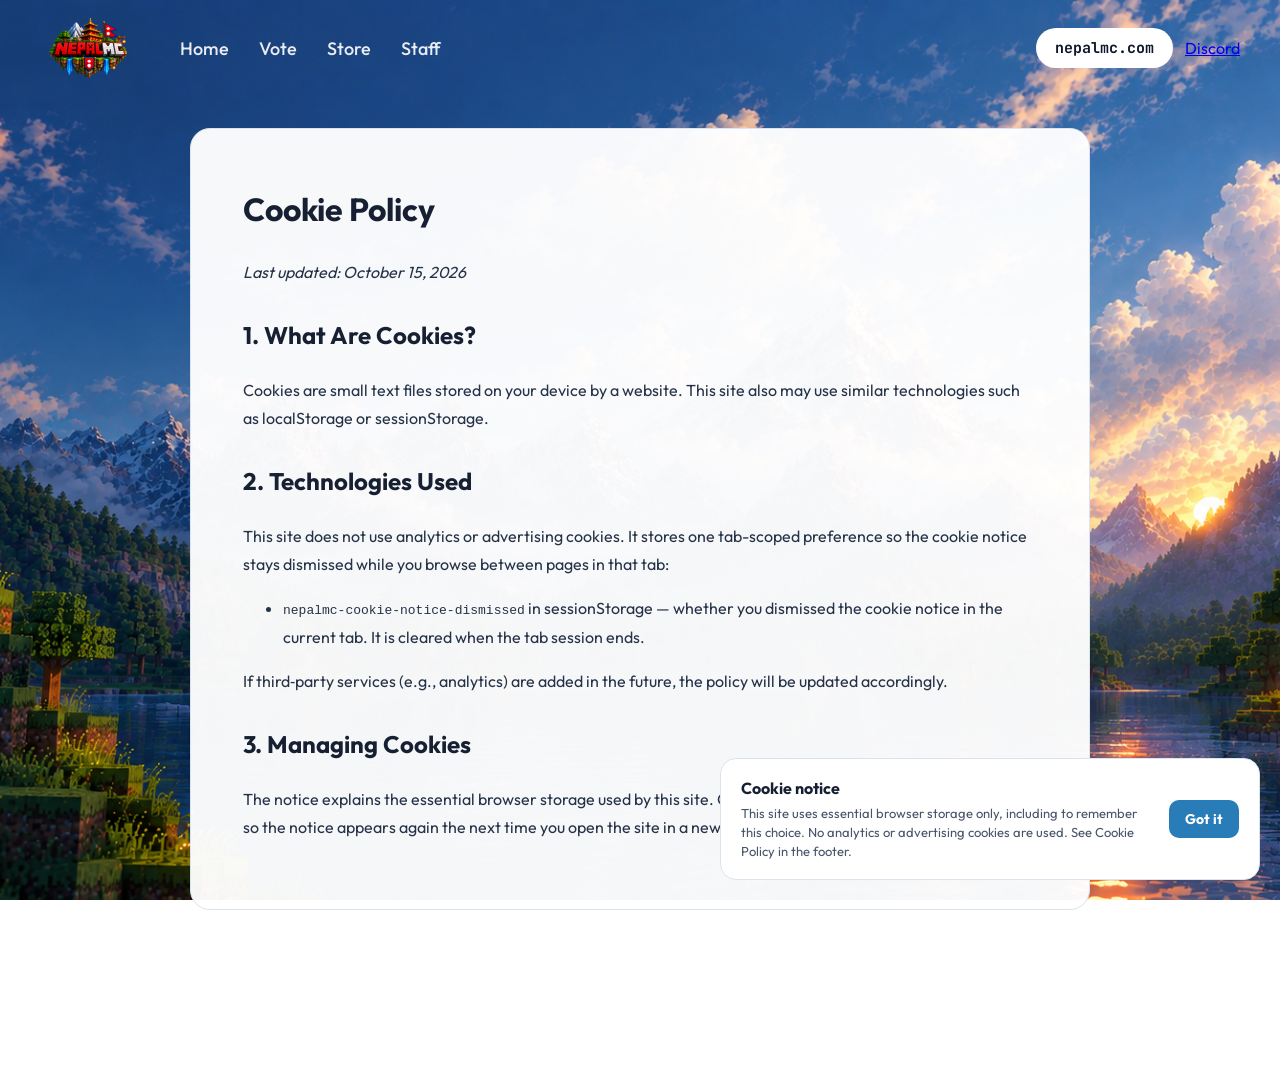
==== cookies.html @ 41d7d18c "website v3" ====
<!DOCTYPE html>
<html lang="en">
<head>
    <meta charset="UTF-8">
    <meta name="viewport" content="width=device-width, initial-scale=1.0">
    <title>Cookie Policy – NepalMC</title>
    <link rel="stylesheet" href="style.css">
</head>
<body>
    <header>
        <nav class="navbar">
            <a href="index.html" class="nav-logo-link"><img src="assets/logo.png" class="nav-logo" alt="NepalMC"></a>
            <ul id="nav-left">
                <li><a href="index.html">Home</a></li>
                <li><a href="vote.html">Vote</a></li>
                <li><a href="store.html">Store</a></li>
                <li><a href="staff.html">Staff</a></li>
            </ul>
            <ul id="nav-right">
                <li><button id="ip" class="nav-ip" type="button" aria-label="Copy server IP"><span class="nav-ip-text">nepalmc.com</span></button></li>
                <li><a href="https://discord.gg/BeVw4jVtEf" target="_blank" rel="noopener">Discord</a></li>
            </ul>
        </nav>
    </header>
    <main class="content">
        <h1>Cookie Policy</h1>
        <p><em>Last updated: October 15, 2026</em></p>
        <section>
            <h2>1. What Are Cookies?</h2>
            <p>Cookies are small text files stored on your device by a website. This site also may use similar technologies such as localStorage or sessionStorage.</p>
        </section>
        <section>
            <h2>2. Technologies Used</h2>
            <p>This site does not use analytics or advertising cookies. It stores one tab-scoped preference so the cookie notice stays dismissed while you browse between pages in that tab:</p>
            <ul>
                <li><code>nepalmc-cookie-notice-dismissed</code> in sessionStorage — whether you dismissed the cookie notice in the current tab. It is cleared when the tab session ends.</li>
            </ul>
            <p>If third‑party services (e.g., analytics) are added in the future, the policy will be updated accordingly.</p>
        </section>
        <section>
            <h2>3. Managing Cookies</h2>
            <p>The notice explains the essential browser storage used by this site. Closing the tab ends that session preference, so the notice appears again the next time you open the site in a new tab.</p>
        </section>
    </main>
    <footer>
        <p>Made by BISBRO [discord: jucier_pm] &amp; finely tuned by AI</p>
        <nav class="footer-links" aria-label="Policies"><a href="terms.html">Terms</a><a href="privacy.html">Privacy</a><a href="cookies.html">Cookie Policy</a><a href="refund-policy.html">No Refund Policy</a></nav>
    </footer>
    <script src="script.js"></script>
</body>
</html>
---- style.css ----
@import url('https://fonts.googleapis.com/css2?family=Outfit:wght@400;500;600;700;800&family=JetBrains+Mono:wght@600;700&display=swap');

:root {
    --font-sans: 'Outfit', -apple-system, BlinkMacSystemFont, 'Segoe UI', Roboto, sans-serif;
    --font-mono: 'JetBrains Mono', monospace;
    --color-discord: #5865f2;
    --color-discord-hover: #4752c4;
    --color-store: #45a3df;
    --color-store-hover: #3795d1;
    --color-emerald: #10b981;
}

* {
    box-sizing: border-box;
}

body {
    background-image: url("assets/background.png");
    background-size: cover;
    background-repeat: no-repeat;
    background-attachment: fixed;
    background-position: center top;
    margin: 0;
    padding: 16px 20px;
    font-family: var(--font-sans);
    -webkit-font-smoothing: antialiased;
    -moz-osx-font-smoothing: grayscale;
    min-height: 100vh;
    display: flex;
    flex-direction: column;
}

.main-content {
    flex: 1;
    display: flex;
    flex-direction: column;
    align-items: center;
    justify-content: center;
    width: 100%;
    max-width: 1200px;
    margin: 0 auto;
}

/* ================= NAVBAR ================= */

header {
    width: 100%;
}

.navbar {
    display: flex;
    align-items: center;
    width: 100%;
    max-width: 1200px;
    margin: 0 auto;
    gap: 16px;
}

.nav-logo-link {
    display: flex;
    align-items: center;
    text-decoration: none;
    flex-shrink: 0;
}

.nav-logo {
    height: 64px;
    width: auto;
    display: block;
    filter: drop-shadow(0 4px 10px rgba(0, 0, 0, 0.35));
    transition: transform 0.25s ease;
}

.nav-logo-link:hover .nav-logo {
    transform: scale(1.05);
}

#nav-left {
    display: flex;
    align-items: center;
    gap: 22px;
    list-style: none;
    margin: 0 0 0 24px;
    padding: 0;
}

#nav-left a {
    color: rgba(255, 255, 255, 0.9);
    font-size: 18px;
    font-weight: 500;
    text-decoration: none;
    padding: 8px 4px;
    position: relative;
    transition: color 0.2s ease, opacity 0.2s ease;
}

#nav-left a:hover {
    color: #ffffff;
    opacity: 1;
}

#nav-left a.active {
    color: #ffffff;
    font-weight: 700;
}

#nav-left a.active::after {
    content: '';
    position: absolute;
    bottom: 0;
    left: 0;
    right: 0;
    height: 3px;
    background: #ffffff;
    border-radius: 99px;
    box-shadow: 0 0 8px rgba(255, 255, 255, 0.6);
}

#nav-right {
    display: flex;
    align-items: center;
    gap: 12px;
    list-style: none;
    margin: 0 0 0 auto;
    padding: 0;
    flex-shrink: 0;
}

/* Nav IP Button */
#ip,
.nav-ip {
    display: inline-flex;
    align-items: center;
    justify-content: center;
    gap: 8px;
    background-color: #ffffff;
    color: #0f172a;
    font-family: var(--font-mono);
    font-size: 15px;
    font-weight: 700;
    text-decoration: none;
    border: 1px solid rgba(255, 255, 255, 0.8);
    border-radius: 9999px;
    padding: 9px 18px;
    cursor: pointer;
    box-shadow: 0 4px 14px rgba(0, 0, 0, 0.15);
    transition: transform 0.2s ease, box-shadow 0.2s ease, background-color 0.2s ease;
}

#ip:hover,
.nav-ip:hover {
    transform: translateY(-2px);
    box-shadow: 0 8px 20px rgba(0, 0, 0, 0.22);
    background-color: #f8fafc;
}

#ip:active,
.nav-ip:active {
    transform: translateY(0);
}

.nav-ip-dot {
    width: 8px;
    height: 8px;
    background-color: var(--color-emerald);
    border-radius: 50%;
    box-shadow: 0 0 6px var(--color-emerald);
}

.copy-icon {
    width: 15px;
    height: 15px;
    flex-shrink: 0;
    opacity: 0.7;
    transition: opacity 0.2s ease, transform 0.2s ease;
}

#ip:hover .copy-icon,
.nav-ip:hover .copy-icon {
    opacity: 1;
    transform: scale(1.1);
}

/* Nav Discord Button */
#discord {
    display: inline-flex;
    align-items: center;
    justify-content: center;
    gap: 8px;
    height: 42px;
    padding: 0 20px;
    background-color: var(--color-discord);
    color: #ffffff;
    font-family: var(--font-sans);
    font-size: 15px;
    font-weight: 600;
    text-decoration: none;
    border: 1px solid rgba(255, 255, 255, 0.2);
    border-radius: 9999px;
    cursor: pointer;
    box-shadow: 0 4px 14px rgba(88, 101, 242, 0.35);
    transition: transform 0.2s ease, background-color 0.2s ease, box-shadow 0.2s ease;
}

#discord:hover {
    transform: translateY(-2px);
    background-color: var(--color-discord-hover);
    box-shadow: 0 8px 20px rgba(88, 101, 242, 0.5);
}

#discord:active {
    transform: translateY(0);
}

.discord-icon {
    width: 18px;
    height: 18px;
    flex-shrink: 0;
}

/* ================= MAIN LOGO ================= */

#main-logo {
    display: flex;
    align-items: center;
    justify-content: center;
    width: 100%;
    margin-top: 36px;
}

#main-logo img {
    display: block;
    max-width: min(85vw, 440px);
    height: auto;
    filter: drop-shadow(0 15px 25px rgba(0, 0, 0, 0.55));
    animation: floating 3.2s ease-in-out infinite;
}

@keyframes floating {
    0%, 100% {
        transform: translateY(0);
    }
    50% {
        transform: translateY(-12px);
    }
}

/* ================= MAIN IP BUTTON ================= */

#main-ip {
    display: flex;
    align-items: center;
    justify-content: center;
    width: 100%;
    margin-top: 32px;
}

#main-ip-button {
    display: flex;
    align-items: center;
    justify-content: space-between;
    width: 100%;
    max-width: 360px;
    min-height: 72px;
    padding: 12px 14px 12px 20px;
    background: #ffffff;
    border: 1px solid rgba(255, 255, 255, 0.9);
    border-radius: 18px;
    cursor: pointer;
    text-align: left;
    box-shadow: 0 10px 30px rgba(0, 0, 0, 0.25);
    transition: transform 0.2s ease, box-shadow 0.2s ease, border-color 0.2s ease;
}

#main-ip-button:hover {
    transform: translateY(-2px);
    box-shadow: 0 14px 36px rgba(0, 0, 0, 0.35);
}

#main-ip-button:active {
    transform: translateY(1px);
}

.ip-info {
    display: flex;
    flex-direction: column;
    justify-content: center;
    gap: 4px;
}

#ip-label {
    display: block;
    color: #64748b;
    font-family: var(--font-mono);
    font-size: 11px;
    font-weight: 700;
    letter-spacing: 0.1em;
}

#main-ip-address {
    display: block;
    color: #0f172a;
    font-family: var(--font-mono);
    font-size: 20px;
    font-weight: 700;
    letter-spacing: -0.02em;
}

#copy {
    display: flex;
    align-items: center;
    justify-content: center;
    gap: 6px;
    margin-left: auto;
    padding: 10px 14px;
    background-color: #f1f5f9;
    color: #1e293b;
    font-family: var(--font-sans);
    font-size: 14px;
    font-weight: 700;
    border-radius: 12px;
    transition: background-color 0.2s ease, color 0.2s ease, transform 0.2s ease;
}

#main-ip-button:hover #copy {
    background-color: #e2e8f0;
}

#copy.copied {
    background-color: #dcfce7;
    color: #15803d;
}

#copy .copy-icon {
    width: 15px;
    height: 15px;
}

/* ================= STORE & DISCORD BUTTONS ================= */

.main-buttons {
    display: flex;
    align-items: center;
    justify-content: center;
    gap: 14px;
    width: 100%;
    margin-top: 18px;
}

.main-button {
    display: flex;
    align-items: center;
    justify-content: center;
    width: 195px;
    height: 54px;
    border-radius: 9999px;
    color: #ffffff;
    font-family: var(--font-sans);
    font-size: 16px;
    font-weight: 700;
    text-decoration: none;
    box-shadow: 0 6px 18px rgba(0, 0, 0, 0.25);
    transition: transform 0.2s ease, filter 0.2s ease, box-shadow 0.2s ease;
    border: 1px solid rgba(255, 255, 255, 0.15);
}

.store-button {
    background-color: var(--color-store);
}

.store-button:hover {
    background-color: var(--color-store-hover);
    transform: translateY(-2px);
    box-shadow: 0 10px 24px rgba(69, 163, 223, 0.4);
    filter: brightness(1.05);
}

.discord-button {
    background-color: var(--color-discord);
}

.discord-button:hover {
    background-color: var(--color-discord-hover);
    transform: translateY(-2px);
    box-shadow: 0 10px 24px rgba(88, 101, 242, 0.45);
    filter: brightness(1.05);
}

.main-button:active {
    transform: translateY(1px);
    box-shadow: 0 3px 10px rgba(0, 0, 0, 0.2);
}

/* ================= FOOTER ================= */

footer {
    padding: 30px 10px 16px;
    text-align: center;
    margin-top: auto;
}

footer p {
    margin: 0;
    font-size: 15px;
    font-weight: 500;
    color: rgba(255, 255, 255, 0.85);
    text-shadow: 0 2px 4px rgba(0, 0, 0, 0.6);
}

/* ================= RESPONSIVE ================= */

@media (max-width: 900px) {
    .navbar {
        flex-wrap: wrap;
        row-gap: 12px;
    }

    #nav-left {
        margin-left: 14px;
        gap: 16px;
    }

    #nav-left a {
        font-size: 16px;
    }

    #nav-right {
        margin-left: auto;
    }
}

@media (max-width: 640px) {
    body {
        padding: 12px;
    }

    .navbar {
        justify-content: space-between;
    }

    .nav-logo {
        height: 52px;
    }

    #nav-left {
        order: 3;
        width: 100%;
        margin-left: 0;
        justify-content: center;
        gap: 14px;
        padding-top: 6px;
        border-top: 1px solid rgba(255, 255, 255, 0.12);
    }

    #nav-left a {
        font-size: 15px;
        padding: 4px 6px;
    }

    #nav-right {
        gap: 8px;
    }

    #ip,
    .nav-ip {
        padding: 8px 14px;
        font-size: 13px;
    }

    #discord {
        height: 38px;
        padding: 0 16px;
        font-size: 14px;
    }

    #main-logo {
        margin-top: 24px;
    }

    #main-logo img {
        max-width: min(90vw, 360px);
    }

    #main-ip {
        margin-top: 24px;
    }

    #main-ip-button {
        max-width: 320px;
        min-height: 66px;
    }

    #main-ip-address {
        font-size: 18px;
    }

    .main-buttons {
        flex-direction: column;
        gap: 12px;
        margin-top: 16px;
    }

    .main-button {
        width: 100%;
        max-width: 320px;
        height: 50px;
    }

    footer p {
        font-size: 13.5px;
    }
}

@media (max-width: 380px) {
    #nav-right {
        gap: 6px;
    }

    #ip,
    .nav-ip {
        padding: 6px 10px;
        font-size: 12px;
    }

    #discord {
        padding: 0 12px;
        font-size: 13px;
    }

    #main-ip-button {
        padding: 10px 12px;
    }
}

/* Cookie notice and glow-free finishing styles */
.cookie-notice {
    position: fixed;
    z-index: 1000;
    right: 20px;
    bottom: 20px;
    display: flex;
    align-items: center;
    gap: 20px;
    width: min(540px, calc(100vw - 32px));
    padding: 18px 20px;
    color: #172033;
    background: #fff;
    border: 1px solid #dbe3ec;
    border-radius: 16px;
    box-shadow: 0 8px 24px rgba(15, 23, 42, 0.16);
}
.cookie-notice-copy { display: grid; gap: 4px; line-height: 1.45; }
.cookie-notice-copy strong { color: #172033; font-size: 16px; }
.cookie-notice-copy span { color: #475569; font-size: 13px; }
.cookie-notice-copy a { color: #2563a6; font-weight: 700; }
.cookie-notice-dismiss {
    flex: 0 0 auto;
    padding: 10px 16px;
    color: #fff;
    background: #287db8;
    border: 0;
    border-radius: 10px;
    font: 700 14px var(--font-sans);
    cursor: pointer;
}
.cookie-notice-dismiss:hover { background: #206a9d; }
.content {
    width: min(900px, 100%);
    margin: 48px auto;
    padding: clamp(24px, 5vw, 52px);
    color: #253247;
    background: rgba(255, 255, 255, 0.96);
    border: 1px solid #dbe3ec;
    border-radius: 20px;
    line-height: 1.75;
}
.content h1, .content h2 { color: #172033; }
.content h1 { margin-top: 0; }
.content a { color: #2563a6; }
.content section { margin-top: 28px; }
.content li { margin: 6px 0; }
footer p { text-shadow: none; }
#nav-left a.active::after, .nav-ip-dot { box-shadow: none; }
#main-logo img, .nav-logo { filter: none; }

@media (max-width: 640px) {
    .cookie-notice { right: 12px; bottom: 12px; gap: 12px; padding: 14px; }
    .cookie-notice-dismiss { padding: 9px 12px; }
}

/* Keep decorative glow and dark drop-shadows out of the site-wide theme. */
.nav-logo, #main-logo img { filter: none !important; }
#nav-left a.active::after, .nav-ip-dot, .glow { box-shadow: none !important; text-shadow: none !important; }
* { text-shadow: none !important; filter: none !important; box-shadow: none !important; }

.footer-links { display: flex; flex-wrap: wrap; justify-content: center; gap: 8px 18px; margin-top: 12px; }
.footer-links a { color: rgba(255,255,255,.9); font-size: 14px; text-decoration: underline; text-underline-offset: 3px; }
.footer-links a:hover { color: #8bc9f0; }
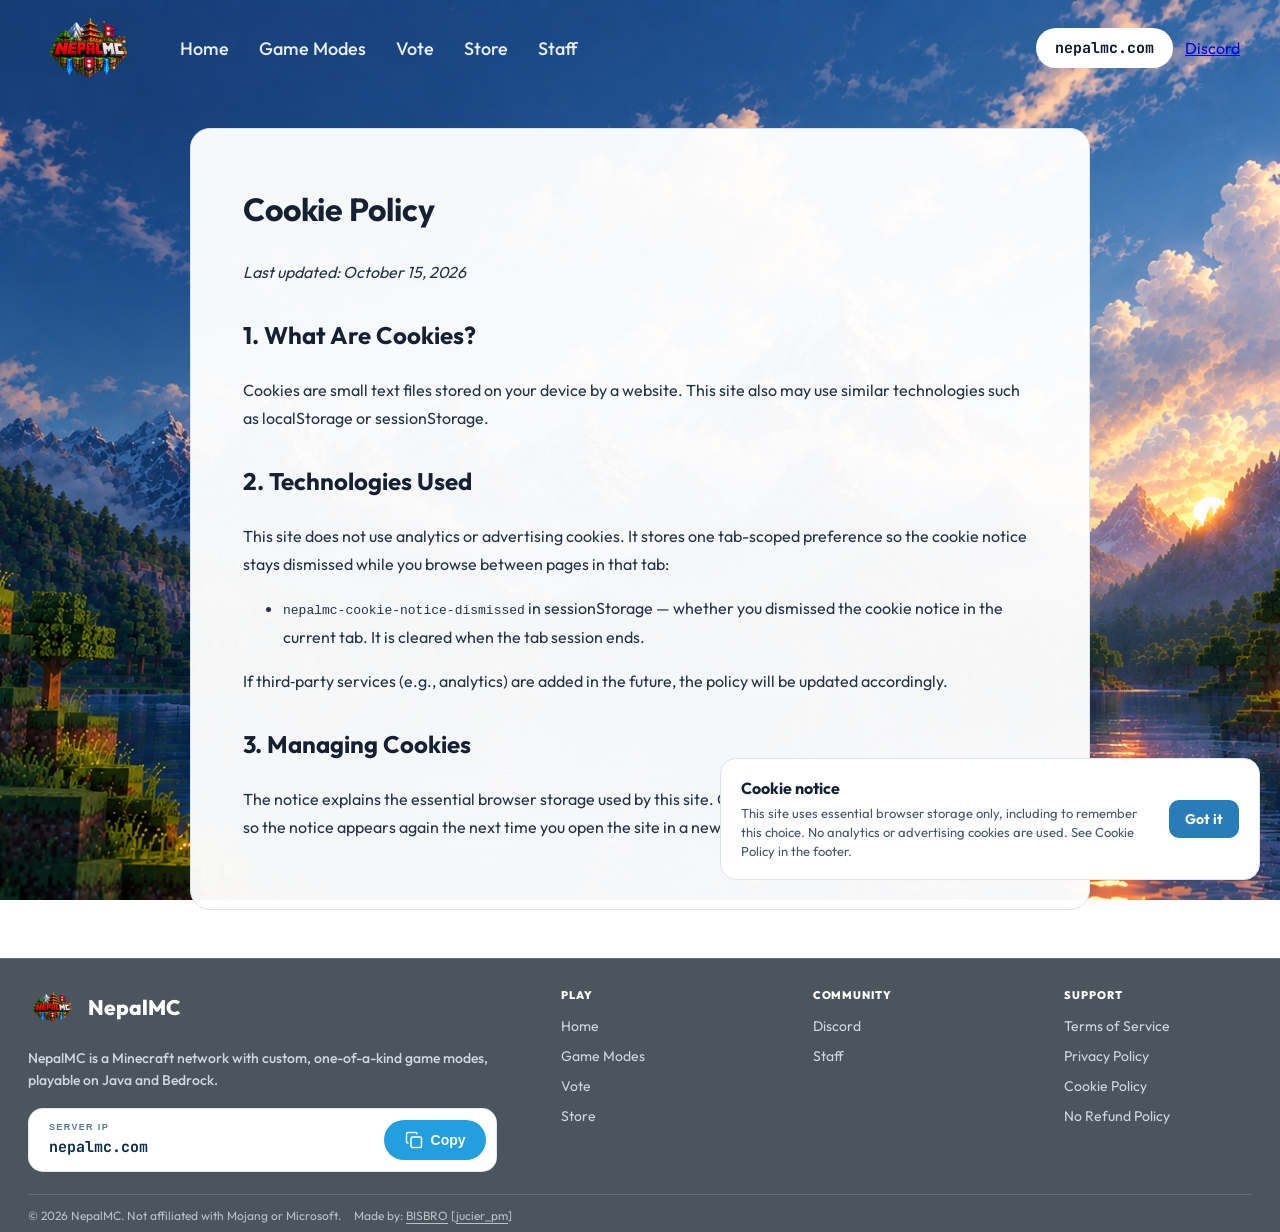
==== commit 81ee4b96: "Website V4 semi-vanilla addition" ====
--- a/cookies.html
+++ b/cookies.html
@@ -5,6 +5,7 @@
     <meta name="viewport" content="width=device-width, initial-scale=1.0">
     <title>Cookie Policy – NepalMC</title>
     <link rel="stylesheet" href="style.css">
+    <link rel="stylesheet" href="footer.css">
 </head>
 <body>
     <header>
@@ -12,6 +13,7 @@
             <a href="index.html" class="nav-logo-link"><img src="assets/logo.png" class="nav-logo" alt="NepalMC"></a>
             <ul id="nav-left">
                 <li><a href="index.html">Home</a></li>
+                <li><a href="game-modes.html">Game Modes</a></li>
                 <li><a href="vote.html">Vote</a></li>
                 <li><a href="store.html">Store</a></li>
                 <li><a href="staff.html">Staff</a></li>
@@ -42,10 +44,22 @@
             <p>The notice explains the essential browser storage used by this site. Closing the tab ends that session preference, so the notice appears again the next time you open the site in a new tab.</p>
         </section>
     </main>
-    <footer>
-        <p>Made by BISBRO [discord: jucier_pm] &amp; finely tuned by AI</p>
-        <nav class="footer-links" aria-label="Policies"><a href="terms.html">Terms</a><a href="privacy.html">Privacy</a><a href="cookies.html">Cookie Policy</a><a href="refund-policy.html">No Refund Policy</a></nav>
-    </footer>
+    <footer class="site-footer">
+    <div class="footer-main">
+        <section class="footer-brand" aria-label="About NepalMC">
+            <a class="footer-brand-lockup" href="index.html"><img class="footer-logo" src="assets/logo.png" alt=""><span>NepalMC</span></a>
+            <p class="footer-description">NepalMC is a Minecraft network with custom, one-of-a-kind game modes, playable on Java and Bedrock.</p>
+            <button class="footer-ip" type="button" aria-label="Copy NepalMC server IP">
+                <span class="footer-ip-info"><span class="footer-ip-label">SERVER IP</span><span class="footer-ip-text">nepalmc.com</span></span>
+                <span class="footer-copy"><svg viewBox="0 0 24 24" fill="none" stroke="currentColor" stroke-width="2" stroke-linecap="round" stroke-linejoin="round" aria-hidden="true"><rect width="14" height="14" x="8" y="8" rx="2"></rect><path d="M4 16c-1.1 0-2-.9-2-2V4c0-1.1.9-2 2-2h10c1.1 0 2 .9 2 2"></path></svg><span>Copy</span></span>
+            </button>
+        </section>
+        <nav class="footer-column" aria-label="Play"><h2>Play</h2><a href="index.html">Home</a><a href="game-modes.html">Game Modes</a><a href="vote.html">Vote</a><a href="store.html">Store</a></nav>
+        <nav class="footer-column" aria-label="Community"><h2>Community</h2><a href="https://discord.gg/BeVw4jVtEf" target="_blank" rel="noopener">Discord</a><a href="staff.html">Staff</a></nav>
+        <nav class="footer-column" aria-label="Support"><h2>Support</h2><a href="terms.html">Terms of Service</a><a href="privacy.html">Privacy Policy</a><a href="cookies.html">Cookie Policy</a><a href="refund-policy.html">No Refund Policy</a></nav>
+    </div>
+    <div class="footer-bottom">© 2026 NepalMC. Not affiliated with Mojang or Microsoft. <span class="footer-credit">Made by: <a href="https://bisheshacharya1.com.np" target="_blank" rel="noopener">BISBRO</a> [<a href="https://bisheshacharya1.com.np" target="_blank" rel="noopener">jucier_pm</a>]</span></div>
+</footer>
     <script src="script.js"></script>
 </body>
 </html>
--- a/style.css
+++ b/style.css
@@ -36,6 +36,7 @@
     flex-direction: column;
     align-items: center;
     justify-content: center;
+    padding: 28px 0 34px;
     width: 100%;
     max-width: 1200px;
     margin: 0 auto;
@@ -230,7 +231,7 @@
 
 #main-logo img {
     display: block;
-    max-width: min(85vw, 440px);
+    max-width: min(98vw, 660px);
     height: auto;
     filter: drop-shadow(0 15px 25px rgba(0, 0, 0, 0.55));
     animation: floating 3.2s ease-in-out infinite;
@@ -241,9 +242,33 @@
         transform: translateY(0);
     }
     50% {
-        transform: translateY(-12px);
-    }
-}
+        transform: translateY(-7px);
+    }
+}
+
+.affiliation-note { margin: 8px 0 0; color: rgba(255,255,255,.76); font-size: 12px; }
+.modes-main { gap: 16px; padding: 44px 0; color: #fff; }
+.modes-main h1, .mode-detail h1 { margin: 0; font-size: clamp(34px, 6vw, 56px); }
+.modes-intro { margin: 0 0 18px; color: rgba(255,255,255,.8); font-size: 18px; }
+.mode-cards { display: grid; grid-template-columns: repeat(2, minmax(0, 1fr)); gap: 24px; width: min(1180px, 100%); }
+.mode-card { --mode-accent: #f7bd35; position: relative; isolation: isolate; display: block; aspect-ratio: 1.6; min-height: 280px; overflow: hidden; color: #fff; text-decoration: none; border: 1px solid rgba(255,255,255,.28); border-radius: 22px; background: #10121c; transition: transform .24s ease, border-color .24s ease; }
+.mode-card-vanilla { --mode-accent: #a5dbd3; display: grid; place-items: center; background: radial-gradient(ellipse at 76% 24%, rgba(90,160,151,.2), transparent 42%), linear-gradient(145deg, #112c30, #192a37 58%, #1b2941); }
+.mode-card-vanilla-title { position: relative; z-index: 2; color: #f0f6f5; font-size: clamp(30px, 4vw, 52px); font-weight: 750; letter-spacing: -.035em; text-wrap: balance; }
+.mode-card-vanilla:hover .mode-card-vanilla-title, .mode-card-vanilla:focus-visible .mode-card-vanilla-title { color: #d6f1eb; }
+.mode-card-economy { --mode-accent: #83dbb4; display: grid; place-items: center; background: radial-gradient(ellipse at 76% 24%, rgba(90,160,151,.2), transparent 42%), linear-gradient(145deg, #112c30, #192a37 58%, #1b2941); }
+.mode-card-economy-label { position: relative; z-index: 2; color: #f0f6f5; font-size: clamp(30px, 4vw, 52px); font-weight: 750; letter-spacing: -.035em; text-wrap: balance; }
+.mode-card::after { position: absolute; z-index: 1; inset: 48% 0 0; content: ''; pointer-events: none; background: linear-gradient(180deg, transparent 35%, rgba(7,8,17,.16) 100%); }
+.mode-card-art { position: absolute; z-index: 0; inset: 0; display: block; width: 100%; height: 100%; object-fit: cover; transition: transform .45s cubic-bezier(.2,.75,.25,1); }
+.mode-card:hover, .mode-card:focus-visible { transform: translateY(-5px); border-color: var(--mode-accent); }
+.mode-card:hover .mode-card-art, .mode-card:focus-visible .mode-card-art { transform: scale(1.025); }
+.mode-card-action { position: absolute; z-index: 2; right: 18px; bottom: 18px; display: inline-flex; align-items: center; gap: 12px; padding: 11px 15px; color: #fff; border: 1px solid rgba(255,255,255,.25); border-radius: 999px; background: rgba(8,12,24,.78); backdrop-filter: blur(8px); font-size: 13px; font-weight: 750; transition: background .2s ease, border-color .2s ease; }
+.mode-card-action span { color: var(--mode-accent); font-size: 16px; }
+.mode-card:hover .mode-card-action, .mode-card:focus-visible .mode-card-action { border-color: var(--mode-accent); background: rgba(8,12,24,.94); }
+.mode-detail { gap: 18px; color: #fff; text-align: center; }
+.mode-detail p { max-width: 600px; color: rgba(255,255,255,.85); font-size: 18px; line-height: 1.6; }
+@media (max-width: 760px) { .mode-cards { grid-template-columns: 1fr; width: min(620px, 100%); } .mode-card { min-height: 240px; } }
+@media (prefers-reduced-motion: reduce) { .mode-card, .mode-card-art, .mode-card-action { transition: none; } }
+@media (prefers-reduced-motion: reduce) { #main-logo img { animation: none; } }
 
 /* ================= MAIN IP BUTTON ================= */
 
@@ -260,8 +285,8 @@
     align-items: center;
     justify-content: space-between;
     width: 100%;
-    max-width: 360px;
-    min-height: 72px;
+    max-width: 410px;
+    min-height: 80px;
     padding: 12px 14px 12px 20px;
     background: #ffffff;
     border: 1px solid rgba(255, 255, 255, 0.9);
@@ -301,7 +326,7 @@
     display: block;
     color: #0f172a;
     font-family: var(--font-mono);
-    font-size: 20px;
+    font-size: 22px;
     font-weight: 700;
     letter-spacing: -0.02em;
 }
@@ -347,12 +372,48 @@
     margin-top: 18px;
 }
 
+.server-status-card {
+    width: min(640px, 100%);
+    margin-top: 24px;
+    padding: 23px 25px 17px;
+    color: #172b3f;
+    background: rgba(255, 255, 255, .88);
+    border: 1px solid rgba(255, 255, 255, .82);
+    border-radius: 16px;
+}
+.server-status-heading { display: flex; align-items: center; justify-content: space-between; gap: 12px; }
+.status-heading-copy { display: grid; gap: 3px; }
+.status-kicker { color: #71869a; font-size: 10px; font-weight: 800; letter-spacing: .13em; }
+.server-status-heading h2 { margin: 0; color: #172b3f; font-size: 19px; font-weight: 800; }
+.status-badge { padding: 8px 13px; color: #516273; background: #edf1f5; border-radius: 999px; font-size: 12px; font-weight: 800; }
+.status-badge.is-online { color: #087a4d; background: #e5f5ed; }
+.status-badge.is-offline { color: #ae3440; background: #fae9eb; }
+.status-badge.is-unavailable { color: #8b6217; background: #f8f0dc; }
+.status-badge.is-loading { color: #516273; background: #edf1f5; }
+.server-status-summary { display: grid; grid-template-columns: auto 1fr auto; align-items: center; gap: 14px; margin-top: 17px; padding: 15px 16px; background: rgba(243, 247, 250, .76); border-radius: 12px; }
+.edition-label { color: #60798d; font-size: 10px; font-weight: 800; letter-spacing: .09em; }
+.edition-version { color: #1a344c; font-size: 15px; }
+.edition-players { color: #526a7d; font-size: 14px; font-weight: 700; white-space: nowrap; }
+.server-status-summary.is-unavailable .edition-version,
+.server-status-summary.is-unavailable .edition-players { color: #8b6217; }
+.server-status-meta { display: flex; justify-content: space-between; gap: 12px; padding-top: 11px; color: #71869a; font-size: 10px; }
+.server-status-meta div { display: flex; align-items: center; gap: 5px; }
+.server-status-meta strong { color: #425a6d; font-weight: 700; }
+@media (max-width: 640px) {
+    .server-status-card { padding: 19px 18px 14px; }
+    .server-status-summary { grid-template-columns: 1fr auto; gap: 8px 12px; }
+    .edition-label { grid-column: 1 / -1; }
+    #main-ip-button { max-width: 360px; min-height: 72px; }
+    #main-ip-address { font-size: 20px; }
+    .main-button { height: 56px; }
+}
+
 .main-button {
     display: flex;
     align-items: center;
     justify-content: center;
-    width: 195px;
-    height: 54px;
+    width: 220px;
+    height: 58px;
     border-radius: 9999px;
     color: #ffffff;
     font-family: var(--font-sans);
@@ -478,7 +539,7 @@
     }
 
     #main-logo img {
-        max-width: min(90vw, 360px);
+        max-width: min(96vw, 470px);
     }
 
     #main-ip {
--- a/footer.css
+++ b/footer.css
@@ -0,0 +1,104 @@
+.site-footer {
+    position: relative;
+    left: 50%;
+    width: 100vw;
+    margin: auto 0 0;
+    padding: 24px 28px 0;
+    transform: translateX(-50%);
+    overflow: hidden;
+    color: #183c58;
+    text-align: left;
+    background: rgba(7, 20, 33, .72);
+    -webkit-backdrop-filter: blur(6px);
+    backdrop-filter: blur(6px);
+    border-top: 1px solid rgba(220, 237, 249, .18);
+}
+
+body { padding-bottom: 0 !important; }
+
+.footer-main {
+    display: grid;
+    grid-template-columns: minmax(330px, 1.8fr) repeat(3, minmax(130px, .72fr));
+    align-items: start;
+    gap: clamp(28px, 5vw, 74px);
+    width: min(1520px, 100%);
+    margin: 0 auto;
+    padding: 0 0 22px;
+}
+
+.footer-brand { text-align: left; }
+.footer-brand-lockup { display: inline-flex; align-items: center; gap: 12px; color: #fff; font-size: 21px; font-weight: 800; text-decoration: none; }
+.footer-logo { display: block; width: 48px; height: 48px; object-fit: contain; }
+.footer-description { max-width: 480px; margin: 12px 0 16px; color: rgba(235, 244, 251, .82); font-size: 14px; line-height: 1.6; }
+
+.footer-ip {
+    display: flex;
+    align-items: center;
+    justify-content: space-between;
+    gap: 20px;
+    width: min(480px, 100%);
+    min-height: 64px;
+    padding: 9px 10px 9px 20px;
+    color: #0d2e48;
+    background: #fff;
+    border: 1px solid rgba(20, 92, 137, .13);
+    border-radius: 15px;
+    text-align: left;
+    cursor: pointer;
+    transition: transform .18s ease, border-color .18s ease;
+}
+
+.footer-ip:hover { transform: translateY(-2px); border-color: rgba(20, 126, 187, .42); }
+.footer-ip-info { display: grid; gap: 5px; }
+.footer-ip-label { color: #587890; font-size: 9px; font-weight: 800; letter-spacing: .15em; }
+.footer-ip-text { font: 700 15px var(--font-mono, 'JetBrains Mono', monospace); }
+.footer-copy { display: inline-flex; align-items: center; justify-content: center; gap: 8px; min-width: 102px; padding: 11px 15px; color: #fff; background: #239fe0; border-radius: 999px; font-size: 14px; font-weight: 700; }
+.footer-copy svg { width: 18px; height: 18px; }
+.footer-copy.copied { background: #1475af; }
+
+.footer-column { display: grid; justify-items: start; gap: 12px; padding-top: 5px; }
+.footer-column h2 { margin: 0 0 3px; color: #fff; font-size: 11px; font-weight: 850; letter-spacing: .08em; text-transform: uppercase; }
+.footer-column a { color: rgba(235, 244, 251, .82); font-size: 14px; text-decoration: none; transition: color .15s ease; }
+.footer-column a:hover, .footer-column a:focus-visible { color: #087fbe; text-decoration: underline; text-underline-offset: 4px; }
+
+.footer-bottom {
+    width: 100%;
+    padding: 12px 0 8px;
+    border-top: 1px solid rgba(220, 237, 249, .18);
+    color: rgba(235, 244, 251, .68);
+    font-size: 12px;
+    line-height: 1.5;
+}
+.footer-credit { margin-left: 10px; }
+.footer-credit a { color: inherit; text-decoration: underline; text-underline-offset: 3px; }
+.footer-credit a:hover, .footer-credit a:focus-visible { color: #fff; }
+
+#page-content { display: flex; flex-direction: column; min-height: calc(100vh - 16px); }
+#page-content .store-page { flex: 1; }
+
+@media (max-width: 900px) {
+    .footer-main { grid-template-columns: minmax(260px, 1.5fr) repeat(3, minmax(110px, .7fr)); gap: 28px; }
+    .footer-description { font-size: 14px; }
+    .footer-column a { font-size: 14px; }
+    .footer-copy { min-width: 96px; padding: 12px; }
+}
+
+@media (max-width: 680px) {
+    .site-footer { padding: 22px 22px 0; }
+    .footer-main { grid-template-columns: repeat(2, minmax(0, 1fr)); gap: 24px 22px; padding-bottom: 18px; }
+    .footer-brand { grid-column: 1 / -1; }
+    .footer-logo { width: 46px; height: 46px; }
+    .footer-description { max-width: 520px; margin: 10px 0 14px; }
+    .footer-ip { width: min(480px, 100%); }
+    .footer-column { gap: 13px; }
+    .footer-bottom { padding: 10px 0 8px; font-size: 11px; }
+}
+
+@media (max-width: 640px) {
+    #page-content { min-height: calc(100vh - 12px); }
+}
+
+@media (max-width: 380px) {
+    .footer-main { grid-template-columns: 1fr 1fr; gap: 28px 16px; }
+    .footer-copy { min-width: auto; gap: 5px; padding: 11px 9px; }
+}
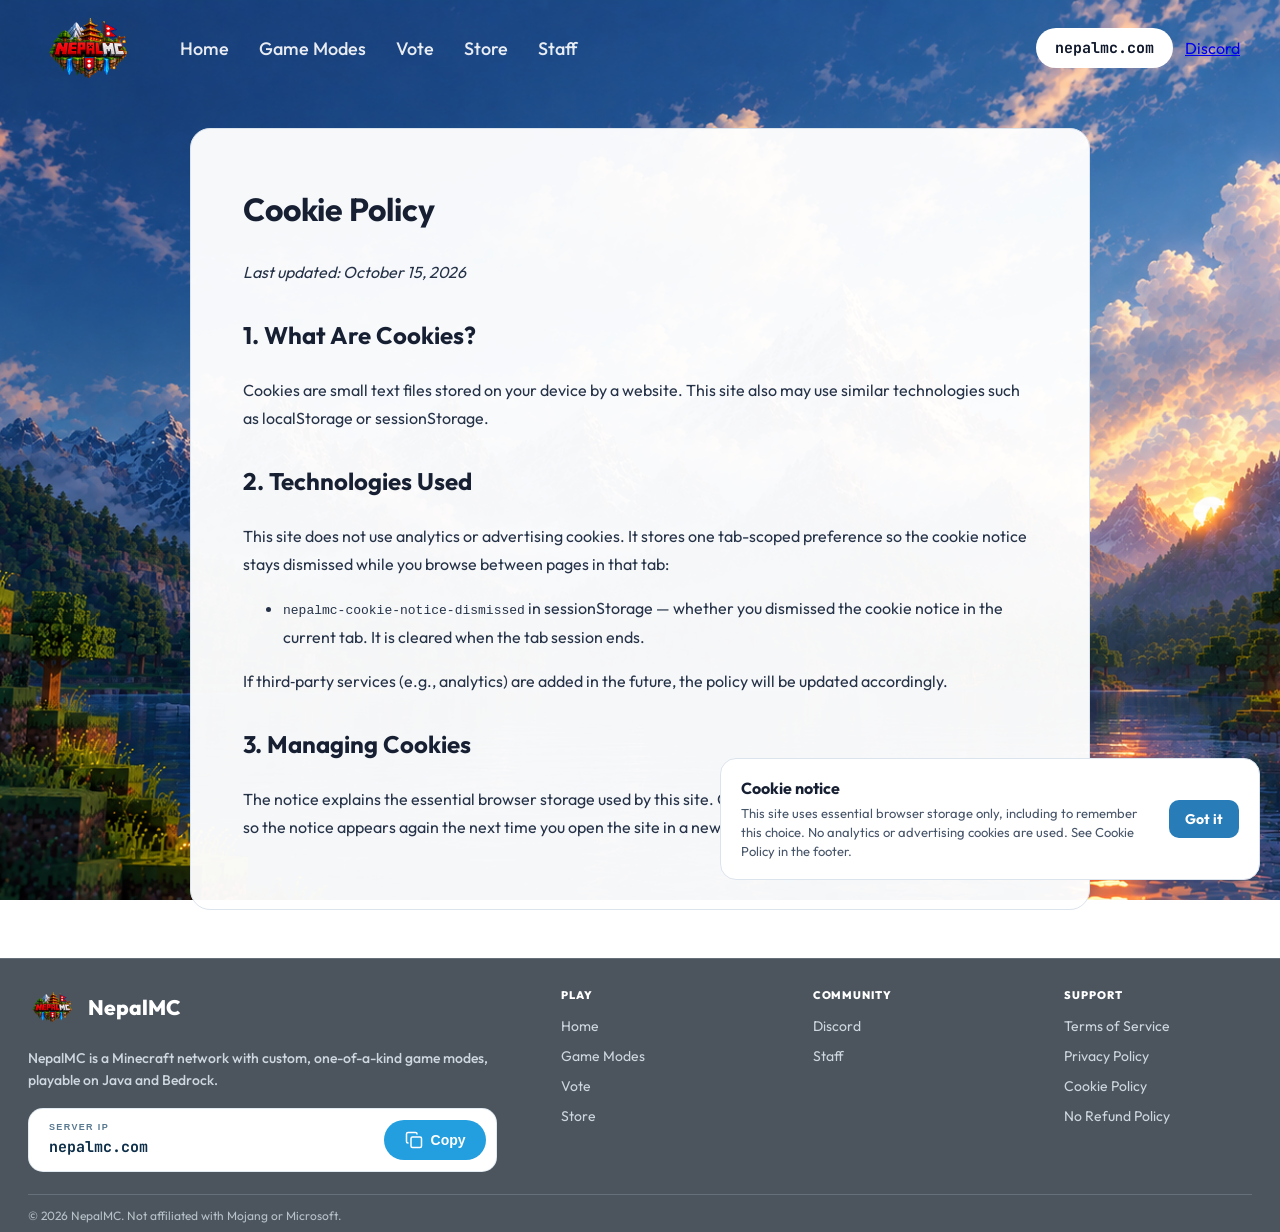
==== commit d3e54953: "Final Push" ====
--- a/cookies.html
+++ b/cookies.html
@@ -58,7 +58,7 @@
         <nav class="footer-column" aria-label="Community"><h2>Community</h2><a href="https://discord.gg/BeVw4jVtEf" target="_blank" rel="noopener">Discord</a><a href="staff.html">Staff</a></nav>
         <nav class="footer-column" aria-label="Support"><h2>Support</h2><a href="terms.html">Terms of Service</a><a href="privacy.html">Privacy Policy</a><a href="cookies.html">Cookie Policy</a><a href="refund-policy.html">No Refund Policy</a></nav>
     </div>
-    <div class="footer-bottom">© 2026 NepalMC. Not affiliated with Mojang or Microsoft. <span class="footer-credit">Made by: <a href="https://bisheshacharya1.com.np" target="_blank" rel="noopener">BISBRO</a> [<a href="https://bisheshacharya1.com.np" target="_blank" rel="noopener">jucier_pm</a>]</span></div>
+    <div class="footer-bottom">© 2026 NepalMC. Not affiliated with Mojang or Microsoft.</div>
 </footer>
     <script src="script.js"></script>
 </body>
--- a/style.css
+++ b/style.css
@@ -42,7 +42,7 @@
     margin: 0 auto;
 }
 
-/* ================= NAVBAR ================= */
+
 
 header {
     width: 100%;
@@ -127,7 +127,7 @@
     flex-shrink: 0;
 }
 
-/* Nav IP Button */
+
 #ip,
 .nav-ip {
     display: inline-flex;
@@ -182,7 +182,7 @@
     transform: scale(1.1);
 }
 
-/* Nav Discord Button */
+
 #discord {
     display: inline-flex;
     align-items: center;
@@ -219,7 +219,7 @@
     flex-shrink: 0;
 }
 
-/* ================= MAIN LOGO ================= */
+
 
 #main-logo {
     display: flex;
@@ -270,7 +270,7 @@
 @media (prefers-reduced-motion: reduce) { .mode-card, .mode-card-art, .mode-card-action { transition: none; } }
 @media (prefers-reduced-motion: reduce) { #main-logo img { animation: none; } }
 
-/* ================= MAIN IP BUTTON ================= */
+
 
 #main-ip {
     display: flex;
@@ -361,7 +361,7 @@
     height: 15px;
 }
 
-/* ================= STORE & DISCORD BUTTONS ================= */
+
 
 .main-buttons {
     display: flex;
@@ -452,7 +452,7 @@
     box-shadow: 0 3px 10px rgba(0, 0, 0, 0.2);
 }
 
-/* ================= FOOTER ================= */
+
 
 footer {
     padding: 30px 10px 16px;
@@ -468,7 +468,7 @@
     text-shadow: 0 2px 4px rgba(0, 0, 0, 0.6);
 }
 
-/* ================= RESPONSIVE ================= */
+
 
 @media (max-width: 900px) {
     .navbar {
@@ -593,7 +593,7 @@
     }
 }
 
-/* Cookie notice and glow-free finishing styles */
+
 .cookie-notice {
     position: fixed;
     z-index: 1000;
@@ -649,7 +649,7 @@
     .cookie-notice-dismiss { padding: 9px 12px; }
 }
 
-/* Keep decorative glow and dark drop-shadows out of the site-wide theme. */
+
 .nav-logo, #main-logo img { filter: none !important; }
 #nav-left a.active::after, .nav-ip-dot, .glow { box-shadow: none !important; text-shadow: none !important; }
 * { text-shadow: none !important; filter: none !important; box-shadow: none !important; }
